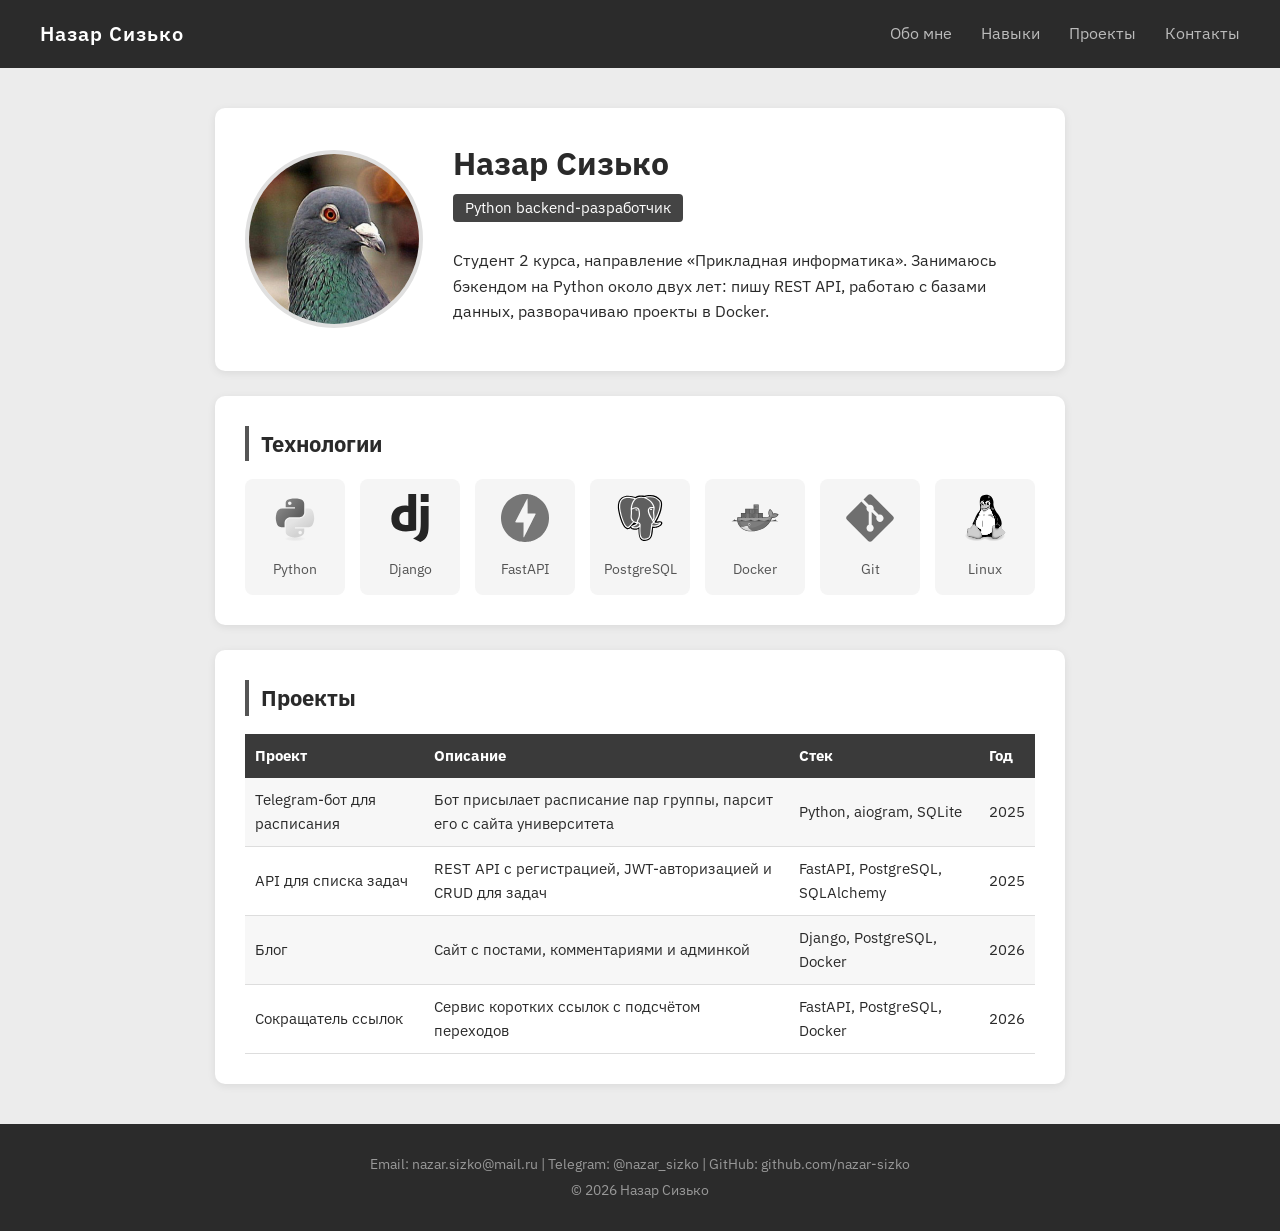
==== index.html @ 9f739c18 "feat: add landingpage" ====
<!DOCTYPE html>
<html lang="ru">
<head>
    <meta charset="UTF-8">
    <title>Назар Сизько — Python-разработчик</title>
    <link href="https://fonts.googleapis.com/css2?family=IBM+Plex+Sans:wght@400;600&display=swap" rel="stylesheet">
    <link rel="stylesheet" href="style.css">
</head>
<body>

<header>
    <div class="name">Назар Сизько</div>
    <nav>
        <a href="#about">Обо мне</a>
        <a href="#skills">Навыки</a>
        <a href="#projects">Проекты</a>
        <a href="#contacts">Контакты</a>
    </nav>
</header>

<div class="content">

    <div class="block" id="about">
        <img src="img/me.jpg" alt="Фото" class="photo">
        <div class="about-text">
            <h1>Назар Сизько</h1>
            <p class="position">Python backend-разработчик</p>
            <p>Студент 2 курса, направление «Прикладная информатика». Занимаюсь бэкендом
        на Python около двух лет: пишу REST API, работаю с базами данных, разворачиваю
        проекты в Docker.</p>
        </div>
    </div>

    <div class="block" id="skills">
        <h2>Технологии</h2>
        <div class="icons">
            <div class="icon">
                <img src="img/python.svg" alt="Python">
                <p>Python</p>
            </div>
            <div class="icon">
                <img src="img/django.svg" alt="Django">
                <p>Django</p>
            </div>
            <div class="icon">
                <img src="img/fastapi.svg" alt="FastAPI">
                <p>FastAPI</p>
            </div>
            <div class="icon">
                <img src="img/postgresql.svg" alt="PostgreSQL">
                <p>PostgreSQL</p>
            </div>
            <div class="icon">
                <img src="img/docker.svg" alt="Docker">
                <p>Docker</p>
            </div>
            <div class="icon">
                <img src="img/git.svg" alt="Git">
                <p>Git</p>
            </div>
            <div class="icon">
                <img src="img/linux.svg" alt="Linux">
                <p>Linux</p>
            </div>
        </div>
    </div>

    <div class="block" id="projects">
        <h2>Проекты</h2>
        <table>
            <tr>
                <th>Проект</th>
                <th>Описание</th>
                <th>Стек</th>
                <th>Год</th>
            </tr>
            <tr>
                <td>Telegram-бот для расписания</td>
                <td>Бот присылает расписание пар группы, парсит его с сайта университета</td>
                <td>Python, aiogram, SQLite</td>
                <td>2025</td>
            </tr>
            <tr>
                <td>API для списка задач</td>
                <td>REST API с регистрацией, JWT-авторизацией и CRUD для задач</td>
                <td>FastAPI, PostgreSQL, SQLAlchemy</td>
                <td>2025</td>
            </tr>
            <tr>
                <td>Блог</td>
                <td>Сайт с постами, комментариями и админкой</td>
                <td>Django, PostgreSQL, Docker</td>
                <td>2026</td>
            </tr>
            <tr>
                <td>Сокращатель ссылок</td>
                <td>Сервис коротких ссылок с подсчётом переходов</td>
                <td>FastAPI, PostgreSQL, Docker</td>
                <td>2026</td>
            </tr>
        </table>
    </div>

</div>

<footer id="contacts">
    <p>Email: nazar.sizko@mail.ru | Telegram: @nazar_sizko | GitHub: github.com/nazar-sizko</p>
    <p>&copy; 2026 Назар Сизько</p>
</footer>

</body>
</html>
---- style.css ----
body {
    font-family: 'IBM Plex Sans', Arial, sans-serif;
    margin: 0;
    background-color: #ececec;
    color: #2a2a2a;
    line-height: 1.6;
}

header {
    background-color: #2b2b2b;
    padding: 18px 40px;
    display: flex;
    justify-content: space-between;
    align-items: center;
    position: sticky;
    top: 0;
}

.name {
    color: white;
    font-size: 20px;
    font-weight: 600;
    letter-spacing: 1px;
}

nav a {
    color: #bbbbbb;
    text-decoration: none;
    margin-left: 25px;
    padding-bottom: 3px;
    border-bottom: 2px solid transparent;
    transition: 0.2s;
}

nav a:hover {
    color: white;
    border-bottom: 2px solid white;
}

.content {
    max-width: 850px;
    margin: 40px auto;
    padding: 0 20px;
}

.block {
    background-color: white;
    border-radius: 10px;
    padding: 30px;
    margin-bottom: 25px;
    box-shadow: 0 2px 8px rgba(0, 0, 0, 0.08);
    scroll-margin-top: 90px;
}

h2 {
    margin-top: 0;
    font-size: 22px;
    border-left: 4px solid #555555;
    padding-left: 12px;
}

#about {
    display: flex;
    align-items: center;
    gap: 30px;
}

.photo {
    width: 170px;
    height: 170px;
    object-fit: cover;
    border-radius: 50%;
    border: 4px solid #e0e0e0;
    flex-shrink: 0;
}

h1 {
    margin: 0;
    font-size: 32px;
}

.position {
    display: inline-block;
    background-color: #444444;
    color: white;
    padding: 2px 12px;
    border-radius: 4px;
    font-size: 15px;
    margin: 5px 0 10px 0;
    white-space: nowrap;
}

.icons {
    display: flex;
    flex-wrap: wrap;
    gap: 15px;
    justify-content: center;
}

.icon {
    width: 100px;
    padding: 15px 0;
    text-align: center;
    background-color: #f5f5f5;
    border-radius: 8px;
    transition: 0.2s;
}

.icon:hover {
    background-color: #e8e8e8;
    transform: translateY(-4px);
}

.icon img {
    width: 48px;
    height: 48px;
    filter: grayscale(100%);
    transition: 0.2s;
}

.icon:hover img {
    filter: grayscale(0%);
}

.icon p {
    margin: 8px 0 0 0;
    font-size: 14px;
    color: #555555;
}

table {
    width: 100%;
    border-collapse: collapse;
    font-size: 15px;
}

th {
    background-color: #3a3a3a;
    color: white;
    text-align: left;
    padding: 10px;
}

td {
    padding: 10px;
    border-bottom: 1px solid #dddddd;
}

tr:nth-child(even) td {
    background-color: #f7f7f7;
}

tr:hover td {
    background-color: #eeeeee;
}

footer {
    background-color: #2b2b2b;
    color: #999999;
    text-align: center;
    padding: 25px;
    font-size: 14px;
}

footer p {
    margin: 4px 0;
}
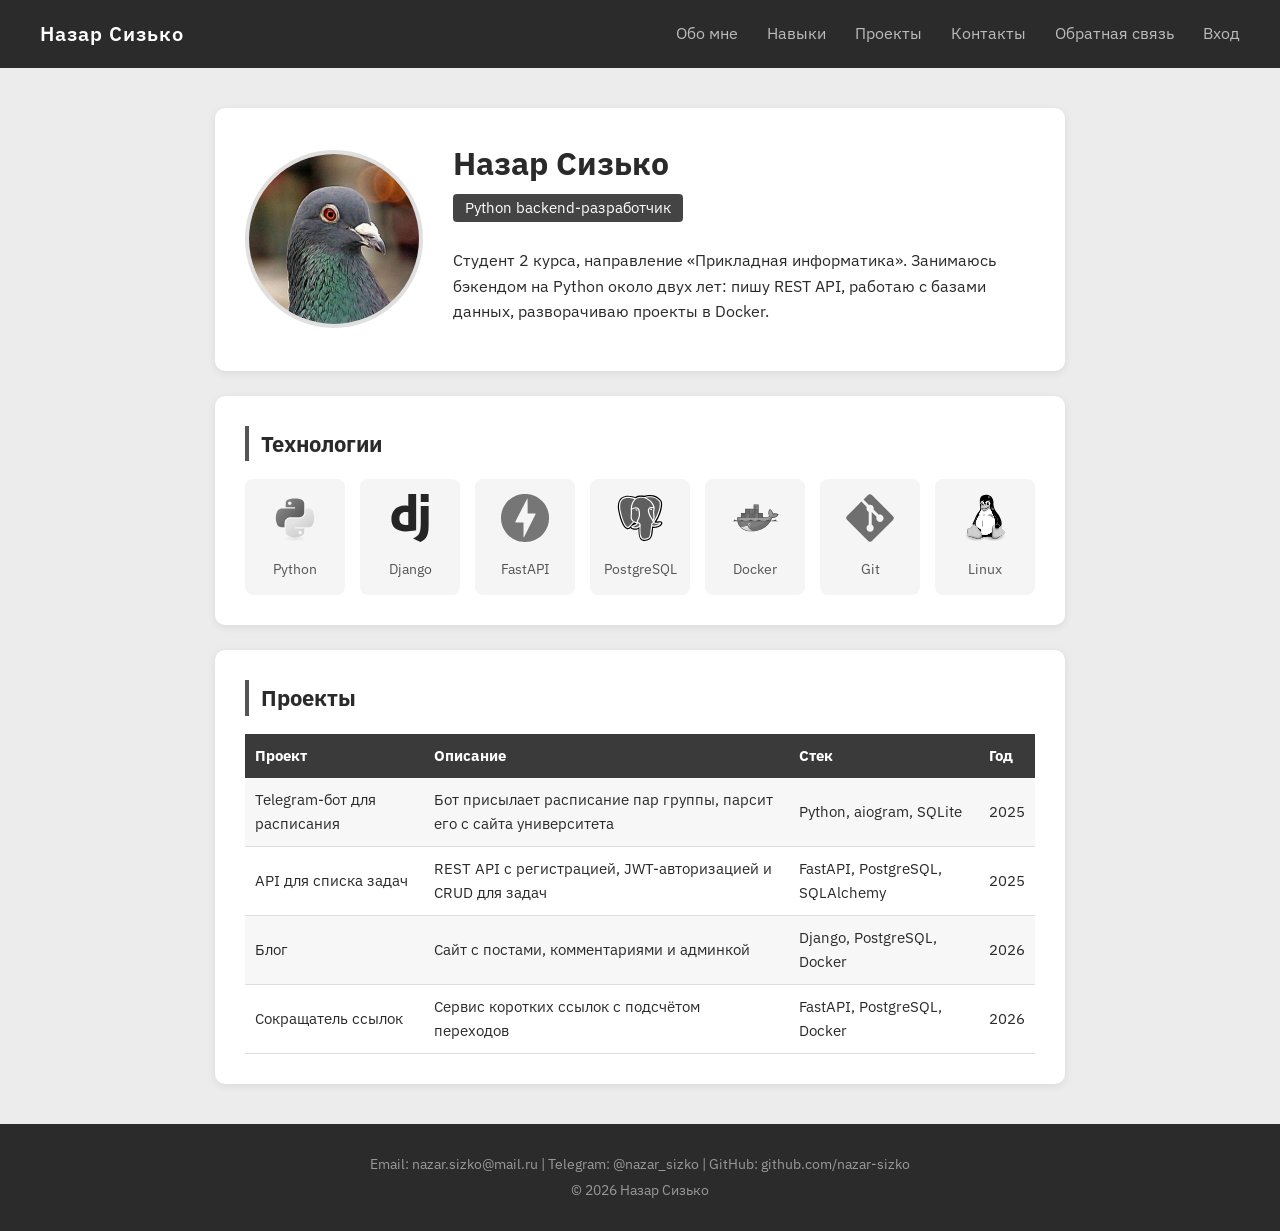
==== commit 697c4a86: "feat: add forms" ====
--- a/index.html
+++ b/index.html
@@ -9,12 +9,14 @@
 <body>
 
 <header>
-    <div class="name">Назар Сизько</div>
+    <a href="index.html" class="name">Назар Сизько</a>
     <nav>
         <a href="#about">Обо мне</a>
         <a href="#skills">Навыки</a>
         <a href="#projects">Проекты</a>
         <a href="#contacts">Контакты</a>
+        <a href="feedback.html">Обратная связь</a>
+        <a href="login.html">Вход</a>
     </nav>
 </header>
 
--- a/style.css
+++ b/style.css
@@ -1,3 +1,7 @@
+html {
+    scroll-behavior: smooth;
+}
+
 body {
     font-family: 'IBM Plex Sans', Arial, sans-serif;
     margin: 0;
@@ -14,10 +18,12 @@
     align-items: center;
     position: sticky;
     top: 0;
+    z-index: 10;
 }
 
 .name {
     color: white;
+    text-decoration: none;
     font-size: 20px;
     font-weight: 600;
     letter-spacing: 1px;
@@ -32,7 +38,8 @@
     transition: 0.2s;
 }
 
-nav a:hover {
+nav a:hover,
+nav a.active {
     color: white;
     border-bottom: 2px solid white;
 }
@@ -165,3 +172,268 @@
 footer p {
     margin: 4px 0;
 }
+
+.form-intro {
+    margin: 0 0 25px 0;
+    color: #666666;
+}
+
+.feedback-form {
+    display: grid;
+    grid-template-columns: 1fr 1fr;
+    gap: 22px 20px;
+}
+
+.field-wide {
+    grid-column: 1 / -1;
+}
+
+.field {
+    display: flex;
+    flex-direction: column;
+    gap: 6px;
+    min-width: 0;
+}
+
+fieldset.field {
+    border: none;
+    margin: 0;
+    padding: 0;
+}
+
+.field label,
+.field legend {
+    font-weight: 600;
+    font-size: 14px;
+    color: #444444;
+    padding: 0;
+}
+
+.field legend {
+    margin-bottom: 8px;
+}
+
+input[type="text"],
+input[type="email"],
+input[type="password"],
+select,
+textarea {
+    font: inherit;
+    font-size: 15px;
+    color: #2a2a2a;
+    background-color: #f7f7f7;
+    border: 1px solid #d4d4d4;
+    border-radius: 6px;
+    padding: 10px 12px;
+    box-sizing: border-box;
+    width: 100%;
+    transition: border-color 0.2s, box-shadow 0.2s, background-color 0.2s;
+}
+
+input::placeholder,
+textarea::placeholder {
+    color: #a0a0a0;
+}
+
+input[type="text"]:hover,
+input[type="email"]:hover,
+input[type="password"]:hover,
+select:hover,
+textarea:hover {
+    border-color: #b0b0b0;
+}
+
+input[type="text"]:focus,
+input[type="email"]:focus,
+input[type="password"]:focus,
+select:focus,
+textarea:focus {
+    outline: none;
+    background-color: white;
+    border-color: #555555;
+    box-shadow: 0 0 0 3px rgba(0, 0, 0, 0.08);
+}
+
+textarea {
+    resize: vertical;
+    min-height: 140px;
+}
+
+select {
+    appearance: none;
+    cursor: pointer;
+    padding-right: 40px;
+    background-image: url("data:image/svg+xml,%3Csvg xmlns='http://www.w3.org/2000/svg' width='12' height='8' viewBox='0 0 12 8'%3E%3Cpath d='M1 1l5 5 5-5' fill='none' stroke='%23555' stroke-width='2'/%3E%3C/svg%3E");
+    background-repeat: no-repeat;
+    background-position: right 14px center;
+}
+
+.chips {
+    display: flex;
+    flex-wrap: wrap;
+    gap: 10px;
+}
+
+.chip {
+    position: relative;
+    cursor: pointer;
+}
+
+.chip input {
+    position: absolute;
+    opacity: 0;
+    width: 1px;
+    height: 1px;
+}
+
+.chip span {
+    display: inline-block;
+    padding: 7px 16px;
+    border: 1px solid #d4d4d4;
+    border-radius: 20px;
+    background-color: #f7f7f7;
+    font-size: 14px;
+    font-weight: 400;
+    color: #444444;
+    transition: 0.2s;
+}
+
+.chip:hover span {
+    border-color: #999999;
+}
+
+.chip input:checked + span {
+    background-color: #444444;
+    border-color: #444444;
+    color: white;
+}
+
+.chip input:focus-visible + span {
+    box-shadow: 0 0 0 3px rgba(0, 0, 0, 0.15);
+}
+
+input[type="file"] {
+    font: inherit;
+    font-size: 14px;
+    color: #666666;
+    padding: 14px;
+    border: 2px dashed #d4d4d4;
+    border-radius: 8px;
+    background-color: #fafafa;
+    cursor: pointer;
+    transition: border-color 0.2s;
+}
+
+input[type="file"]:hover {
+    border-color: #999999;
+}
+
+input[type="file"]::file-selector-button {
+    font: inherit;
+    margin-right: 14px;
+    padding: 6px 14px;
+    border: none;
+    border-radius: 5px;
+    background-color: #e4e4e4;
+    color: #2a2a2a;
+    cursor: pointer;
+    transition: background-color 0.2s;
+}
+
+input[type="file"]::file-selector-button:hover {
+    background-color: #d4d4d4;
+}
+
+.checkbox {
+    display: flex;
+    align-items: center;
+    gap: 10px;
+    font-size: 15px;
+    cursor: pointer;
+}
+
+.checkbox input {
+    width: 18px;
+    height: 18px;
+    margin: 0;
+    accent-color: #444444;
+    cursor: pointer;
+    flex-shrink: 0;
+}
+
+button[type="submit"] {
+    font: inherit;
+    font-weight: 600;
+    font-size: 15px;
+    color: white;
+    background-color: #2b2b2b;
+    border: none;
+    border-radius: 6px;
+    padding: 12px 34px;
+    cursor: pointer;
+    transition: background-color 0.2s, transform 0.2s, box-shadow 0.2s;
+}
+
+button[type="submit"]:hover {
+    background-color: #444444;
+    transform: translateY(-2px);
+    box-shadow: 0 4px 12px rgba(0, 0, 0, 0.2);
+}
+
+button[type="submit"]:active {
+    transform: translateY(0);
+    box-shadow: none;
+}
+
+.login-page {
+    min-height: 100vh;
+    display: flex;
+    justify-content: center;
+    align-items: center;
+    padding: 20px;
+    box-sizing: border-box;
+    background: #1c1d20 url("img/login-bg.jpg") center / cover no-repeat;
+}
+
+.login-form {
+    width: 100%;
+    max-width: 360px;
+    display: flex;
+    flex-direction: column;
+    gap: 18px;
+    padding: 36px 32px 28px;
+    box-sizing: border-box;
+    background-color: rgba(255, 255, 255, 0.9);
+    border-radius: 12px;
+    box-shadow: 0 20px 50px rgba(0, 0, 0, 0.45);
+    backdrop-filter: blur(8px);
+}
+
+.login-form h1 {
+    font-size: 28px;
+    text-align: center;
+}
+
+.login-hint {
+    margin: -12px 0 4px 0;
+    text-align: center;
+    font-size: 14px;
+    color: #666666;
+}
+
+.login-form button[type="submit"] {
+    width: 100%;
+    margin-top: 4px;
+}
+
+.back-link {
+    text-align: center;
+    font-size: 14px;
+    color: #666666;
+    text-decoration: none;
+    transition: color 0.2s;
+}
+
+.back-link:hover {
+    color: #2a2a2a;
+}
